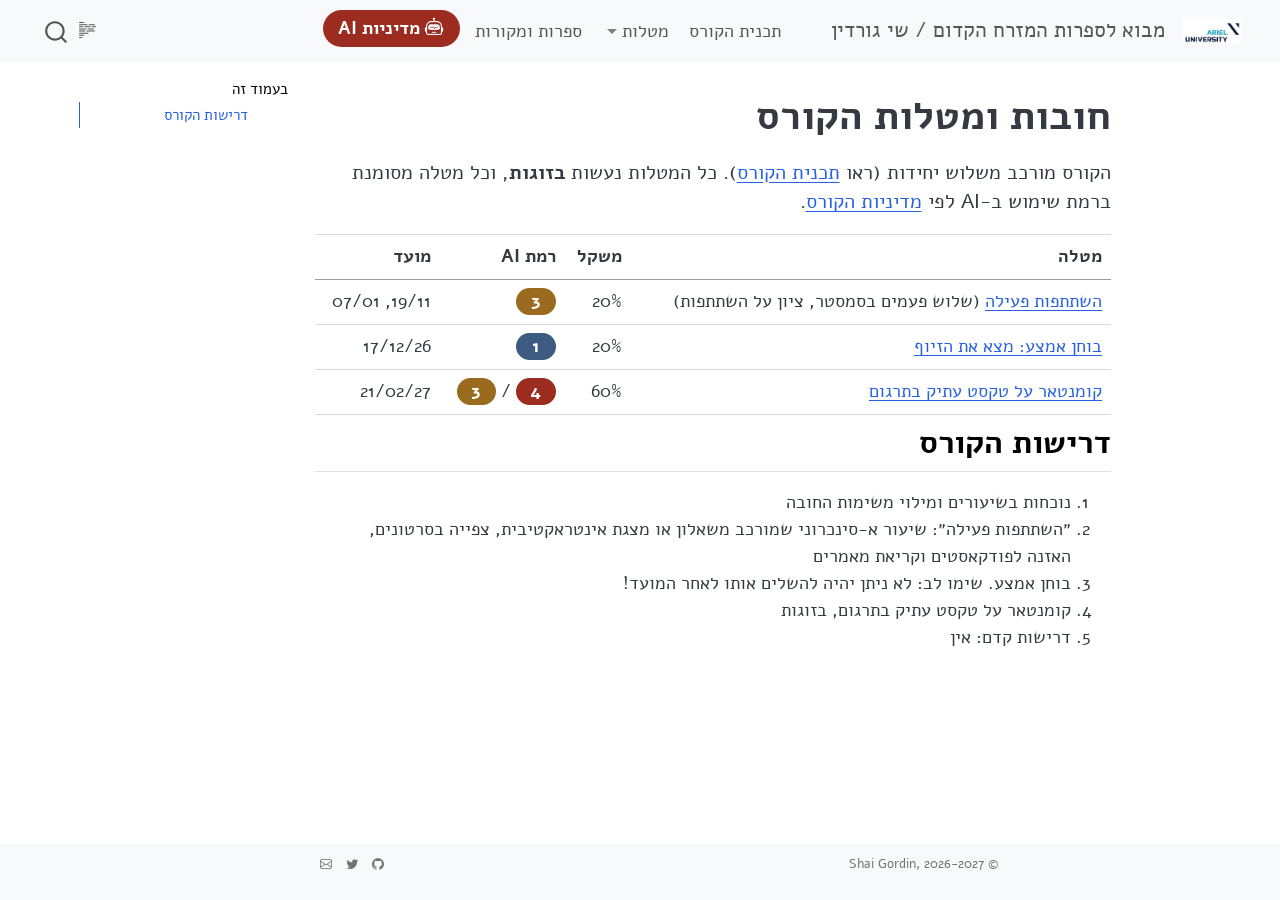
==== docs/assignments/index.html @ 7a7edcaa "Add the 5787 course website with an AI-use policy page Quarto site rendered to docs/: home, schedule" ====
<!DOCTYPE html>
<html xmlns="http://www.w3.org/1999/xhtml" lang="en" xml:lang="en"><head>

<meta charset="utf-8">
<meta name="generator" content="quarto-1.7.34">

<meta name="viewport" content="width=device-width, initial-scale=1.0, user-scalable=yes">


<title>חובות ומטלות הקורס – מבוא לספרות המזרח הקדום / שי גורדין</title>
<style>
code{white-space: pre-wrap;}
span.smallcaps{font-variant: small-caps;}
div.columns{display: flex; gap: min(4vw, 1.5em);}
div.column{flex: auto; overflow-x: auto;}
div.hanging-indent{margin-left: 1.5em; text-indent: -1.5em;}
ul.task-list{list-style: none;}
ul.task-list li input[type="checkbox"] {
  width: 0.8em;
  margin: 0 0.8em 0.2em -1em; /* quarto-specific, see https://github.com/quarto-dev/quarto-cli/issues/4556 */ 
  vertical-align: middle;
}
</style>


<script src="../site_libs/quarto-nav/quarto-nav.js"></script>
<script src="../site_libs/quarto-nav/headroom.min.js"></script>
<script src="../site_libs/clipboard/clipboard.min.js"></script>
<script src="../site_libs/quarto-search/autocomplete.umd.js"></script>
<script src="../site_libs/quarto-search/fuse.min.js"></script>
<script src="../site_libs/quarto-search/quarto-search.js"></script>
<meta name="quarto:offset" content="../">
<link href="../header.svg" rel="icon" type="image/svg+xml">
<script src="../site_libs/quarto-html/quarto.js" type="module"></script>
<script src="../site_libs/quarto-html/tabsets/tabsets.js" type="module"></script>
<script src="../site_libs/quarto-html/popper.min.js"></script>
<script src="../site_libs/quarto-html/tippy.umd.min.js"></script>
<script src="../site_libs/quarto-html/anchor.min.js"></script>
<link href="../site_libs/quarto-html/tippy.css" rel="stylesheet">
<link href="../site_libs/quarto-html/quarto-syntax-highlighting-c8ad9e5dbd60b7b70b38521ab19b7da4.css" rel="stylesheet" id="quarto-text-highlighting-styles">
<script src="../site_libs/bootstrap/bootstrap.min.js"></script>
<link href="../site_libs/bootstrap/bootstrap-icons.css" rel="stylesheet">
<link href="../site_libs/bootstrap/bootstrap-2af889ba3ca165690db3b646b9a460ef.min.css" rel="stylesheet" append-hash="true" id="quarto-bootstrap" data-mode="light">
<script id="quarto-search-options" type="application/json">{
  "location": "navbar",
  "copy-button": false,
  "collapse-after": 3,
  "panel-placement": "end",
  "type": "overlay",
  "limit": 50,
  "keyboard-shortcut": [
    "f",
    "/",
    "s"
  ],
  "show-item-context": false,
  "language": {
    "search-no-results-text": "No results",
    "search-matching-documents-text": "matching documents",
    "search-copy-link-title": "Copy link to search",
    "search-hide-matches-text": "Hide additional matches",
    "search-more-match-text": "more match in this document",
    "search-more-matches-text": "more matches in this document",
    "search-clear-button-title": "Clear",
    "search-text-placeholder": "",
    "search-detached-cancel-button-title": "Cancel",
    "search-submit-button-title": "Submit",
    "search-label": "Search"
  }
}</script>
<link rel="preconnect" href="https://fonts.googleapis.com">
<link rel="preconnect" href="https://fonts.gstatic.com" crossorigin="">
<link href="https://fonts.googleapis.com/css2?family=Alef:wght@400;700&amp;display=swap" rel="stylesheet">


<link rel="stylesheet" href="../styles.css">
<link rel="stylesheet" href="../ai.css">
<meta property="og:title" content="חובות ומטלות הקורס – מבוא לספרות המזרח הקדום / שי גורדין">
<meta property="og:description" content="">
<meta property="og:site_name" content="מבוא לספרות המזרח הקדום / שי גורדין">
</head>

<body class="nav-fixed quarto-light">

<div id="quarto-search-results"></div>
  <header id="quarto-header" class="headroom fixed-top">
    <nav class="navbar navbar-expand-lg " data-bs-theme="dark">
      <div class="navbar-container container-fluid">
      <div class="navbar-brand-container mx-auto">
    <a href="../index.html" class="navbar-brand navbar-brand-logo">
    <img src="../ariel_logo_navbar.png" alt="" class="navbar-logo">
    </a>
    <a class="navbar-brand" href="../index.html">
    <span class="navbar-title">מבוא לספרות המזרח הקדום / שי גורדין</span>
    </a>
  </div>
            <div id="quarto-search" class="" title="Search"></div>
          <button class="navbar-toggler" type="button" data-bs-toggle="collapse" data-bs-target="#navbarCollapse" aria-controls="navbarCollapse" role="menu" aria-expanded="false" aria-label="Toggle navigation" onclick="if (window.quartoToggleHeadroom) { window.quartoToggleHeadroom(); }">
  <span class="navbar-toggler-icon"></span>
</button>
          <div class="collapse navbar-collapse" id="navbarCollapse">
            <ul class="navbar-nav navbar-nav-scroll ms-auto">
  <li class="nav-item">
    <a class="nav-link" href="../about.html"> 
<span class="menu-text">תכנית הקורס</span></a>
  </li>  
  <li class="nav-item dropdown ">
    <a class="nav-link dropdown-toggle" href="#" id="nav-menu-" role="link" data-bs-toggle="dropdown" aria-expanded="false">
 <span class="menu-text">מטלות</span>
    </a>
    <ul class="dropdown-menu dropdown-menu-end" aria-labelledby="nav-menu-">    
        <li>
    <a class="dropdown-item" href="../assignments/index.html">
 <span class="dropdown-text">מרכיבי הציון</span></a>
  </li>  
        <li>
    <a class="dropdown-item" href="../assignments/active-participation.html">
 <span class="dropdown-text">השתתפות פעילה</span></a>
  </li>  
        <li>
    <a class="dropdown-item" href="../assignments/midterm.html">
 <span class="dropdown-text">בוחן אמצע: מצא את הזיוף</span></a>
  </li>  
        <li>
    <a class="dropdown-item" href="../assignments/commentary.html">
 <span class="dropdown-text">קומנטאר על טקסט עתיק</span></a>
  </li>  
    </ul>
  </li>
  <li class="nav-item">
    <a class="nav-link" href="../literature.html"> 
<span class="menu-text">ספרות ומקורות</span></a>
  </li>  
  <li class="nav-item">
    <a class="nav-link" href="../ai-policy.html"> <i class="bi bi-robot" role="img">
</i> 
<span class="menu-text">מדיניות AI</span></a>
  </li>  
</ul>
          </div> <!-- /navcollapse -->
            <div class="quarto-navbar-tools">
  <a href="" class="quarto-reader-toggle quarto-navigation-tool px-1" onclick="window.quartoToggleReader(); return false;" title="Toggle reader mode">
  <div class="quarto-reader-toggle-btn">
  <i class="bi"></i>
  </div>
</a>
</div>
      </div> <!-- /container-fluid -->
    </nav>
</header>
<!-- content -->
<div id="quarto-content" class="quarto-container page-columns page-rows-contents page-layout-article page-navbar">
<!-- sidebar -->
<!-- margin-sidebar -->
    <div id="quarto-margin-sidebar" class="sidebar margin-sidebar">
        <nav id="TOC" role="doc-toc" class="toc-active">
    <h2 id="toc-title">בעמוד זה</h2>
   
  <ul>
  <li><a href="#דרישות-הקורס" id="toc-דרישות-הקורס" class="nav-link active" data-scroll-target="#דרישות-הקורס">דרישות הקורס</a></li>
  </ul>
</nav>
    </div>
<!-- main -->
<main class="content" id="quarto-document-content">

<header id="title-block-header" class="quarto-title-block default">
<div class="quarto-title">
<h1 class="title">חובות ומטלות הקורס</h1>
</div>



<div class="quarto-title-meta">

    
  
    
  </div>
  


</header>


<p>הקורס מורכב משלוש יחידות (ראו <a href="../about.html">תכנית הקורס</a>). כל המטלות נעשות <strong>בזוגות</strong>, וכל מטלה מסומנת ברמת שימוש ב-AI לפי <a href="../ai-policy.html">מדיניות הקורס</a>.</p>
<table class="caption-top table">
<thead>
<tr class="header">
<th>מטלה</th>
<th style="text-align: center;">משקל</th>
<th style="text-align: center;">רמת AI</th>
<th>מועד</th>
</tr>
</thead>
<tbody>
<tr class="odd">
<td><a href="../assignments/active-participation.html">השתתפות פעילה</a> (שלוש פעמים בסמסטר, ציון על השתתפות)</td>
<td style="text-align: center;">20%</td>
<td style="text-align: center;"><span class="lvl lvl-3">3</span></td>
<td>19/11, 07/01</td>
</tr>
<tr class="even">
<td><a href="../assignments/midterm.html">בוחן אמצע: מצא את הזיוף</a></td>
<td style="text-align: center;">20%</td>
<td style="text-align: center;"><span class="lvl lvl-1">1</span></td>
<td>17/12/26</td>
</tr>
<tr class="odd">
<td><a href="../assignments/commentary.html">קומנטאר על טקסט עתיק בתרגום</a></td>
<td style="text-align: center;">60%</td>
<td style="text-align: center;"><span class="lvl lvl-4">4</span> / <span class="lvl lvl-3">3</span></td>
<td>21/02/27</td>
</tr>
</tbody>
</table>
<section id="דרישות-הקורס" class="level2">
<h2 class="anchored" data-anchor-id="דרישות-הקורס">דרישות הקורס</h2>
<ol type="1">
<li>נוכחות בשיעורים ומילוי משימות החובה</li>
<li>״השתתפות פעילה״: שיעור א-סינכרוני שמורכב משאלון או מצגת אינטראקטיבית, צפייה בסרטונים, האזנה לפודקאסטים וקריאת מאמרים</li>
<li>בוחן אמצע. שימו לב: לא ניתן יהיה להשלים אותו לאחר המועד!</li>
<li>קומנטאר על טקסט עתיק בתרגום, בזוגות</li>
<li>דרישות קדם: אין</li>
</ol>


</section>

</main> <!-- /main -->
<script id="quarto-html-after-body" type="application/javascript">
  window.document.addEventListener("DOMContentLoaded", function (event) {
    const icon = "";
    const anchorJS = new window.AnchorJS();
    anchorJS.options = {
      placement: 'right',
      icon: icon
    };
    anchorJS.add('.anchored');
    const isCodeAnnotation = (el) => {
      for (const clz of el.classList) {
        if (clz.startsWith('code-annotation-')) {                     
          return true;
        }
      }
      return false;
    }
    const onCopySuccess = function(e) {
      // button target
      const button = e.trigger;
      // don't keep focus
      button.blur();
      // flash "checked"
      button.classList.add('code-copy-button-checked');
      var currentTitle = button.getAttribute("title");
      button.setAttribute("title", "Copied!");
      let tooltip;
      if (window.bootstrap) {
        button.setAttribute("data-bs-toggle", "tooltip");
        button.setAttribute("data-bs-placement", "left");
        button.setAttribute("data-bs-title", "Copied!");
        tooltip = new bootstrap.Tooltip(button, 
          { trigger: "manual", 
            customClass: "code-copy-button-tooltip",
            offset: [0, -8]});
        tooltip.show();    
      }
      setTimeout(function() {
        if (tooltip) {
          tooltip.hide();
          button.removeAttribute("data-bs-title");
          button.removeAttribute("data-bs-toggle");
          button.removeAttribute("data-bs-placement");
        }
        button.setAttribute("title", currentTitle);
        button.classList.remove('code-copy-button-checked');
      }, 1000);
      // clear code selection
      e.clearSelection();
    }
    const getTextToCopy = function(trigger) {
        const codeEl = trigger.previousElementSibling.cloneNode(true);
        for (const childEl of codeEl.children) {
          if (isCodeAnnotation(childEl)) {
            childEl.remove();
          }
        }
        return codeEl.innerText;
    }
    const clipboard = new window.ClipboardJS('.code-copy-button:not([data-in-quarto-modal])', {
      text: getTextToCopy
    });
    clipboard.on('success', onCopySuccess);
    if (window.document.getElementById('quarto-embedded-source-code-modal')) {
      const clipboardModal = new window.ClipboardJS('.code-copy-button[data-in-quarto-modal]', {
        text: getTextToCopy,
        container: window.document.getElementById('quarto-embedded-source-code-modal')
      });
      clipboardModal.on('success', onCopySuccess);
    }
      var localhostRegex = new RegExp(/^(?:http|https):\/\/localhost\:?[0-9]*\//);
      var mailtoRegex = new RegExp(/^mailto:/);
        var filterRegex = new RegExp('/' + window.location.host + '/');
      var isInternal = (href) => {
          return filterRegex.test(href) || localhostRegex.test(href) || mailtoRegex.test(href);
      }
      // Inspect non-navigation links and adorn them if external
     var links = window.document.querySelectorAll('a[href]:not(.nav-link):not(.navbar-brand):not(.toc-action):not(.sidebar-link):not(.sidebar-item-toggle):not(.pagination-link):not(.no-external):not([aria-hidden]):not(.dropdown-item):not(.quarto-navigation-tool):not(.about-link)');
      for (var i=0; i<links.length; i++) {
        const link = links[i];
        if (!isInternal(link.href)) {
          // undo the damage that might have been done by quarto-nav.js in the case of
          // links that we want to consider external
          if (link.dataset.originalHref !== undefined) {
            link.href = link.dataset.originalHref;
          }
        }
      }
    function tippyHover(el, contentFn, onTriggerFn, onUntriggerFn) {
      const config = {
        allowHTML: true,
        maxWidth: 500,
        delay: 100,
        arrow: false,
        appendTo: function(el) {
            return el.parentElement;
        },
        interactive: true,
        interactiveBorder: 10,
        theme: 'quarto',
        placement: 'bottom-start',
      };
      if (contentFn) {
        config.content = contentFn;
      }
      if (onTriggerFn) {
        config.onTrigger = onTriggerFn;
      }
      if (onUntriggerFn) {
        config.onUntrigger = onUntriggerFn;
      }
      window.tippy(el, config); 
    }
    const noterefs = window.document.querySelectorAll('a[role="doc-noteref"]');
    for (var i=0; i<noterefs.length; i++) {
      const ref = noterefs[i];
      tippyHover(ref, function() {
        // use id or data attribute instead here
        let href = ref.getAttribute('data-footnote-href') || ref.getAttribute('href');
        try { href = new URL(href).hash; } catch {}
        const id = href.replace(/^#\/?/, "");
        const note = window.document.getElementById(id);
        if (note) {
          return note.innerHTML;
        } else {
          return "";
        }
      });
    }
    const xrefs = window.document.querySelectorAll('a.quarto-xref');
    const processXRef = (id, note) => {
      // Strip column container classes
      const stripColumnClz = (el) => {
        el.classList.remove("page-full", "page-columns");
        if (el.children) {
          for (const child of el.children) {
            stripColumnClz(child);
          }
        }
      }
      stripColumnClz(note)
      if (id === null || id.startsWith('sec-')) {
        // Special case sections, only their first couple elements
        const container = document.createElement("div");
        if (note.children && note.children.length > 2) {
          container.appendChild(note.children[0].cloneNode(true));
          for (let i = 1; i < note.children.length; i++) {
            const child = note.children[i];
            if (child.tagName === "P" && child.innerText === "") {
              continue;
            } else {
              container.appendChild(child.cloneNode(true));
              break;
            }
          }
          if (window.Quarto?.typesetMath) {
            window.Quarto.typesetMath(container);
          }
          return container.innerHTML
        } else {
          if (window.Quarto?.typesetMath) {
            window.Quarto.typesetMath(note);
          }
          return note.innerHTML;
        }
      } else {
        // Remove any anchor links if they are present
        const anchorLink = note.querySelector('a.anchorjs-link');
        if (anchorLink) {
          anchorLink.remove();
        }
        if (window.Quarto?.typesetMath) {
          window.Quarto.typesetMath(note);
        }
        if (note.classList.contains("callout")) {
          return note.outerHTML;
        } else {
          return note.innerHTML;
        }
      }
    }
    for (var i=0; i<xrefs.length; i++) {
      const xref = xrefs[i];
      tippyHover(xref, undefined, function(instance) {
        instance.disable();
        let url = xref.getAttribute('href');
        let hash = undefined; 
        if (url.startsWith('#')) {
          hash = url;
        } else {
          try { hash = new URL(url).hash; } catch {}
        }
        if (hash) {
          const id = hash.replace(/^#\/?/, "");
          const note = window.document.getElementById(id);
          if (note !== null) {
            try {
              const html = processXRef(id, note.cloneNode(true));
              instance.setContent(html);
            } finally {
              instance.enable();
              instance.show();
            }
          } else {
            // See if we can fetch this
            fetch(url.split('#')[0])
            .then(res => res.text())
            .then(html => {
              const parser = new DOMParser();
              const htmlDoc = parser.parseFromString(html, "text/html");
              const note = htmlDoc.getElementById(id);
              if (note !== null) {
                const html = processXRef(id, note);
                instance.setContent(html);
              } 
            }).finally(() => {
              instance.enable();
              instance.show();
            });
          }
        } else {
          // See if we can fetch a full url (with no hash to target)
          // This is a special case and we should probably do some content thinning / targeting
          fetch(url)
          .then(res => res.text())
          .then(html => {
            const parser = new DOMParser();
            const htmlDoc = parser.parseFromString(html, "text/html");
            const note = htmlDoc.querySelector('main.content');
            if (note !== null) {
              // This should only happen for chapter cross references
              // (since there is no id in the URL)
              // remove the first header
              if (note.children.length > 0 && note.children[0].tagName === "HEADER") {
                note.children[0].remove();
              }
              const html = processXRef(null, note);
              instance.setContent(html);
            } 
          }).finally(() => {
            instance.enable();
            instance.show();
          });
        }
      }, function(instance) {
      });
    }
        let selectedAnnoteEl;
        const selectorForAnnotation = ( cell, annotation) => {
          let cellAttr = 'data-code-cell="' + cell + '"';
          let lineAttr = 'data-code-annotation="' +  annotation + '"';
          const selector = 'span[' + cellAttr + '][' + lineAttr + ']';
          return selector;
        }
        const selectCodeLines = (annoteEl) => {
          const doc = window.document;
          const targetCell = annoteEl.getAttribute("data-target-cell");
          const targetAnnotation = annoteEl.getAttribute("data-target-annotation");
          const annoteSpan = window.document.querySelector(selectorForAnnotation(targetCell, targetAnnotation));
          const lines = annoteSpan.getAttribute("data-code-lines").split(",");
          const lineIds = lines.map((line) => {
            return targetCell + "-" + line;
          })
          let top = null;
          let height = null;
          let parent = null;
          if (lineIds.length > 0) {
              //compute the position of the single el (top and bottom and make a div)
              const el = window.document.getElementById(lineIds[0]);
              top = el.offsetTop;
              height = el.offsetHeight;
              parent = el.parentElement.parentElement;
            if (lineIds.length > 1) {
              const lastEl = window.document.getElementById(lineIds[lineIds.length - 1]);
              const bottom = lastEl.offsetTop + lastEl.offsetHeight;
              height = bottom - top;
            }
            if (top !== null && height !== null && parent !== null) {
              // cook up a div (if necessary) and position it 
              let div = window.document.getElementById("code-annotation-line-highlight");
              if (div === null) {
                div = window.document.createElement("div");
                div.setAttribute("id", "code-annotation-line-highlight");
                div.style.position = 'absolute';
                parent.appendChild(div);
              }
              div.style.top = top - 2 + "px";
              div.style.height = height + 4 + "px";
              div.style.left = 0;
              let gutterDiv = window.document.getElementById("code-annotation-line-highlight-gutter");
              if (gutterDiv === null) {
                gutterDiv = window.document.createElement("div");
                gutterDiv.setAttribute("id", "code-annotation-line-highlight-gutter");
                gutterDiv.style.position = 'absolute';
                const codeCell = window.document.getElementById(targetCell);
                const gutter = codeCell.querySelector('.code-annotation-gutter');
                gutter.appendChild(gutterDiv);
              }
              gutterDiv.style.top = top - 2 + "px";
              gutterDiv.style.height = height + 4 + "px";
            }
            selectedAnnoteEl = annoteEl;
          }
        };
        const unselectCodeLines = () => {
          const elementsIds = ["code-annotation-line-highlight", "code-annotation-line-highlight-gutter"];
          elementsIds.forEach((elId) => {
            const div = window.document.getElementById(elId);
            if (div) {
              div.remove();
            }
          });
          selectedAnnoteEl = undefined;
        };
          // Handle positioning of the toggle
      window.addEventListener(
        "resize",
        throttle(() => {
          elRect = undefined;
          if (selectedAnnoteEl) {
            selectCodeLines(selectedAnnoteEl);
          }
        }, 10)
      );
      function throttle(fn, ms) {
      let throttle = false;
      let timer;
        return (...args) => {
          if(!throttle) { // first call gets through
              fn.apply(this, args);
              throttle = true;
          } else { // all the others get throttled
              if(timer) clearTimeout(timer); // cancel #2
              timer = setTimeout(() => {
                fn.apply(this, args);
                timer = throttle = false;
              }, ms);
          }
        };
      }
        // Attach click handler to the DT
        const annoteDls = window.document.querySelectorAll('dt[data-target-cell]');
        for (const annoteDlNode of annoteDls) {
          annoteDlNode.addEventListener('click', (event) => {
            const clickedEl = event.target;
            if (clickedEl !== selectedAnnoteEl) {
              unselectCodeLines();
              const activeEl = window.document.querySelector('dt[data-target-cell].code-annotation-active');
              if (activeEl) {
                activeEl.classList.remove('code-annotation-active');
              }
              selectCodeLines(clickedEl);
              clickedEl.classList.add('code-annotation-active');
            } else {
              // Unselect the line
              unselectCodeLines();
              clickedEl.classList.remove('code-annotation-active');
            }
          });
        }
    const findCites = (el) => {
      const parentEl = el.parentElement;
      if (parentEl) {
        const cites = parentEl.dataset.cites;
        if (cites) {
          return {
            el,
            cites: cites.split(' ')
          };
        } else {
          return findCites(el.parentElement)
        }
      } else {
        return undefined;
      }
    };
    var bibliorefs = window.document.querySelectorAll('a[role="doc-biblioref"]');
    for (var i=0; i<bibliorefs.length; i++) {
      const ref = bibliorefs[i];
      const citeInfo = findCites(ref);
      if (citeInfo) {
        tippyHover(citeInfo.el, function() {
          var popup = window.document.createElement('div');
          citeInfo.cites.forEach(function(cite) {
            var citeDiv = window.document.createElement('div');
            citeDiv.classList.add('hanging-indent');
            citeDiv.classList.add('csl-entry');
            var biblioDiv = window.document.getElementById('ref-' + cite);
            if (biblioDiv) {
              citeDiv.innerHTML = biblioDiv.innerHTML;
            }
            popup.appendChild(citeDiv);
          });
          return popup.innerHTML;
        });
      }
    }
  });
  </script>
</div> <!-- /content -->
<footer class="footer">
  <div class="nav-footer">
    <div class="nav-footer-left">
<p>© Shai Gordin, 2026-2027</p>
</div>   
    <div class="nav-footer-center">
      &nbsp;
    </div>
    <div class="nav-footer-right">
      <ul class="footer-items list-unstyled">
    <li class="nav-item compact">
    <a class="nav-link" href="https://github.com/shaigordin">
      <i class="bi bi-github" role="img" aria-label="Shai Gordin GitHub">
</i> 
    </a>
  </li>  
    <li class="nav-item compact">
    <a class="nav-link" href="https://twitter.com/shgordin">
      <i class="bi bi-twitter" role="img" aria-label="Shai Gordin Twitter">
</i> 
    </a>
  </li>  
    <li class="nav-item compact">
    <a class="nav-link" href="mailto:shaigo@ariel.ac.il">
      <i class="bi bi-envelope" role="img">
</i> 
    </a>
  </li>  
</ul>
    </div>
  </div>
</footer>




</body></html>
---- docs/site_libs/quarto-html/tippy.css ----
.tippy-box[data-animation=fade][data-state=hidden]{opacity:0}[data-tippy-root]{max-width:calc(100vw - 10px)}.tippy-box{position:relative;background-color:#333;color:#fff;border-radius:4px;font-size:14px;line-height:1.4;white-space:normal;outline:0;transition-property:transform,visibility,opacity}.tippy-box[data-placement^=top]>.tippy-arrow{bottom:0}.tippy-box[data-placement^=top]>.tippy-arrow:before{bottom:-7px;left:0;border-width:8px 8px 0;border-top-color:initial;transform-origin:center top}.tippy-box[data-placement^=bottom]>.tippy-arrow{top:0}.tippy-box[data-placement^=bottom]>.tippy-arrow:before{top:-7px;left:0;border-width:0 8px 8px;border-bottom-color:initial;transform-origin:center bottom}.tippy-box[data-placement^=left]>.tippy-arrow{right:0}.tippy-box[data-placement^=left]>.tippy-arrow:before{border-width:8px 0 8px 8px;border-left-color:initial;right:-7px;transform-origin:center left}.tippy-box[data-placement^=right]>.tippy-arrow{left:0}.tippy-box[data-placement^=right]>.tippy-arrow:before{left:-7px;border-width:8px 8px 8px 0;border-right-color:initial;transform-origin:center right}.tippy-box[data-inertia][data-state=visible]{transition-timing-function:cubic-bezier(.54,1.5,.38,1.11)}.tippy-arrow{width:16px;height:16px;color:#333}.tippy-arrow:before{content:"";position:absolute;border-color:transparent;border-style:solid}.tippy-content{position:relative;padding:5px 9px;z-index:1}
---- docs/site_libs/quarto-html/quarto-syntax-highlighting-c8ad9e5dbd60b7b70b38521ab19b7da4.css ----
/* quarto syntax highlight colors */
:root {
  --quarto-hl-ot-color: #003B4F;
  --quarto-hl-at-color: #657422;
  --quarto-hl-ss-color: #20794D;
  --quarto-hl-an-color: #5E5E5E;
  --quarto-hl-fu-color: #4758AB;
  --quarto-hl-st-color: #20794D;
  --quarto-hl-cf-color: #003B4F;
  --quarto-hl-op-color: #5E5E5E;
  --quarto-hl-er-color: #AD0000;
  --quarto-hl-bn-color: #AD0000;
  --quarto-hl-al-color: #AD0000;
  --quarto-hl-va-color: #111111;
  --quarto-hl-bu-color: inherit;
  --quarto-hl-ex-color: inherit;
  --quarto-hl-pp-color: #AD0000;
  --quarto-hl-in-color: #5E5E5E;
  --quarto-hl-vs-color: #20794D;
  --quarto-hl-wa-color: #5E5E5E;
  --quarto-hl-do-color: #5E5E5E;
  --quarto-hl-im-color: #00769E;
  --quarto-hl-ch-color: #20794D;
  --quarto-hl-dt-color: #AD0000;
  --quarto-hl-fl-color: #AD0000;
  --quarto-hl-co-color: #5E5E5E;
  --quarto-hl-cv-color: #5E5E5E;
  --quarto-hl-cn-color: #8f5902;
  --quarto-hl-sc-color: #5E5E5E;
  --quarto-hl-dv-color: #AD0000;
  --quarto-hl-kw-color: #003B4F;
}

/* other quarto variables */
:root {
  --quarto-font-monospace: SFMono-Regular, Menlo, Monaco, Consolas, "Liberation Mono", "Courier New", monospace;
}

/* syntax highlight based on Pandoc's rules */
pre > code.sourceCode > span {
  color: #003B4F;
}

code.sourceCode > span {
  color: #003B4F;
}

div.sourceCode,
div.sourceCode pre.sourceCode {
  color: #003B4F;
}

/* Normal */
code span {
  color: #003B4F;
}

/* Alert */
code span.al {
  color: #AD0000;
  font-style: inherit;
}

/* Annotation */
code span.an {
  color: #5E5E5E;
  font-style: inherit;
}

/* Attribute */
code span.at {
  color: #657422;
  font-style: inherit;
}

/* BaseN */
code span.bn {
  color: #AD0000;
  font-style: inherit;
}

/* BuiltIn */
code span.bu {
  font-style: inherit;
}

/* ControlFlow */
code span.cf {
  color: #003B4F;
  font-weight: bold;
  font-style: inherit;
}

/* Char */
code span.ch {
  color: #20794D;
  font-style: inherit;
}

/* Constant */
code span.cn {
  color: #8f5902;
  font-style: inherit;
}

/* Comment */
code span.co {
  color: #5E5E5E;
  font-style: inherit;
}

/* CommentVar */
code span.cv {
  color: #5E5E5E;
  font-style: italic;
}

/* Documentation */
code span.do {
  color: #5E5E5E;
  font-style: italic;
}

/* DataType */
code span.dt {
  color: #AD0000;
  font-style: inherit;
}

/* DecVal */
code span.dv {
  color: #AD0000;
  font-style: inherit;
}

/* Error */
code span.er {
  color: #AD0000;
  font-style: inherit;
}

/* Extension */
code span.ex {
  font-style: inherit;
}

/* Float */
code span.fl {
  color: #AD0000;
  font-style: inherit;
}

/* Function */
code span.fu {
  color: #4758AB;
  font-style: inherit;
}

/* Import */
code span.im {
  color: #00769E;
  font-style: inherit;
}

/* Information */
code span.in {
  color: #5E5E5E;
  font-style: inherit;
}

/* Keyword */
code span.kw {
  color: #003B4F;
  font-weight: bold;
  font-style: inherit;
}

/* Operator */
code span.op {
  color: #5E5E5E;
  font-style: inherit;
}

/* Other */
code span.ot {
  color: #003B4F;
  font-style: inherit;
}

/* Preprocessor */
code span.pp {
  color: #AD0000;
  font-style: inherit;
}

/* SpecialChar */
code span.sc {
  color: #5E5E5E;
  font-style: inherit;
}

/* SpecialString */
code span.ss {
  color: #20794D;
  font-style: inherit;
}

/* String */
code span.st {
  color: #20794D;
  font-style: inherit;
}

/* Variable */
code span.va {
  color: #111111;
  font-style: inherit;
}

/* VerbatimString */
code span.vs {
  color: #20794D;
  font-style: inherit;
}

/* Warning */
code span.wa {
  color: #5E5E5E;
  font-style: italic;
}

.prevent-inlining {
  content: "</";
}

/*# sourceMappingURL=405ffa06017179012420079c49e771b5.css.map */
---- docs/styles.css ----
/* css styles */

/* RTL table fixes — override Quarto's forced text-align: left on th/td */
table {
  direction: rtl;
}
table th,
table td {
  text-align: right !important;
}

/* Bibliography — each entry auto-detects direction from its first strong character:
   Latin author names → LTR/left; Hebrew author names → RTL/right */
.csl-bib-body,
.csl-entry {
  unicode-bidi: plaintext;
  text-align: start;
}

body {
  direction: rtl;
  text-align: right;
  font-family: 'Alef', sans-serif;
  font-size: 18px;
  /*font-family: 'Press Start 2P', cursive;
  background-image: url('images/home_page.png');
  background-size: cover;
  background-repeat: no-repeat;
  background-position: center;
  background-color: rgba(0, 0, 0, 0.7);
  background-color: black;
  color: #00FF00; */
}

Headings 
h1, h2, h3, h4, h5, h6 {
  color: black;
}

/* Headings and other elements */
h1 {
  font-size: 2.2em; /* Larger for main headings */
}

h2 {
  font-size: 1.8em; /* Medium for sub-headings */
}

h3 {
  font-size: 1.5em; /* Slightly smaller */
}

p {
  font-size: 1.1em; /* Slightly larger for regular paragraph text */
}

header .quarto-logo img {
    width: 350px; /* Adjust this width to your preferred size */
    height: auto; /* Maintains aspect ratio */
}

footer {
  font-size: 0.8em; /* Smaller font size for footer */
}

@media (max-width: 768px) {
  body {
    font-size: 14px;  /* Smaller font size for mobile screens */
  }

  h1 {
    font-size: 1.8em;  /* Adjust heading size on smaller screens */
  }

  h2 {
    font-size: 1.5em;
  }
}

/*.homepage body {
  background-image: url('images/home_page.png') !important;
  background-size: cover !important;
  background-repeat: no-repeat !important;
  background-position: center !important;
  background-color: rgba(0, 0, 0, 0.7) !important; /* Semi-transparent background color */
}

/* Links 
a {
  color: #FF00FF;
}

/* Fallback for browsers that support target-new */
/*a:not([href^="#"]) {
  target-new: tab;      
}

/* Optional: Add an external link icon or indicator */
/*a:not([href^="#"])::after {
  content: ' ↗'; 
}

/* Sidebar 
.sidebar {
  background-color: #111;
  border: 4px solid #FF00FF;
  padding: 10px;
  color: #00FF00;
  box-shadow: 0 0 10px #00FFFF;
}

/* Content
.content {
  border: 4px solid #FF00FF;
  padding: 10px;
  box-shadow: 0 0 10px #00FFFF;
}

/* Buttons
button, .btn {
  background-color: #FF4500;
  color: #FFFFFF;
  border: 2px solid #00FFFF;
  padding: 10px 20px;
  text-transform: uppercase;
  font-family: 'Press Start 2P', cursive;
}

button:hover, .btn:hover {
  background-color: #00FF00;
  border-color: #FF00FF;
}

/* Blinking Text
.blinking-text {
  color: #FFFF00;
  animation: blink 1s step-end infinite;
}

@keyframes blink {
  50% {
    opacity: 0;
  }
}

/* Images
img {
  image-rendering: pixelated;
  border: 2px solid #FF00FF;
}
---- docs/ai.css ----
/* ===== AI policy: make it impossible to miss ===== */
.navbar .nav-link[href$="ai-policy.html"] {
  background: #9b2c1f;
  color: #fff !important;
  border-radius: 999px;
  padding: .3rem .9rem !important;
  font-weight: 700;
  margin-inline: .3rem;
}
.navbar .nav-link[href$="ai-policy.html"]:hover { background: #7a2218; }

.aias-table td:first-child, .aias-table th:first-child { white-space: nowrap; font-weight: 700; }
.lvl { display: inline-block; min-width: 2.2em; text-align: center; border-radius: 999px;
       padding: 0 .5em; font-weight: 700; color: #fff; }
.lvl-1 { background: #3d5a80; } .lvl-2 { background: #4f7c5a; } .lvl-3 { background: #9a6b1f; }
.lvl-4 { background: #9b2c1f; } .lvl-5 { background: #5b3a7a; }
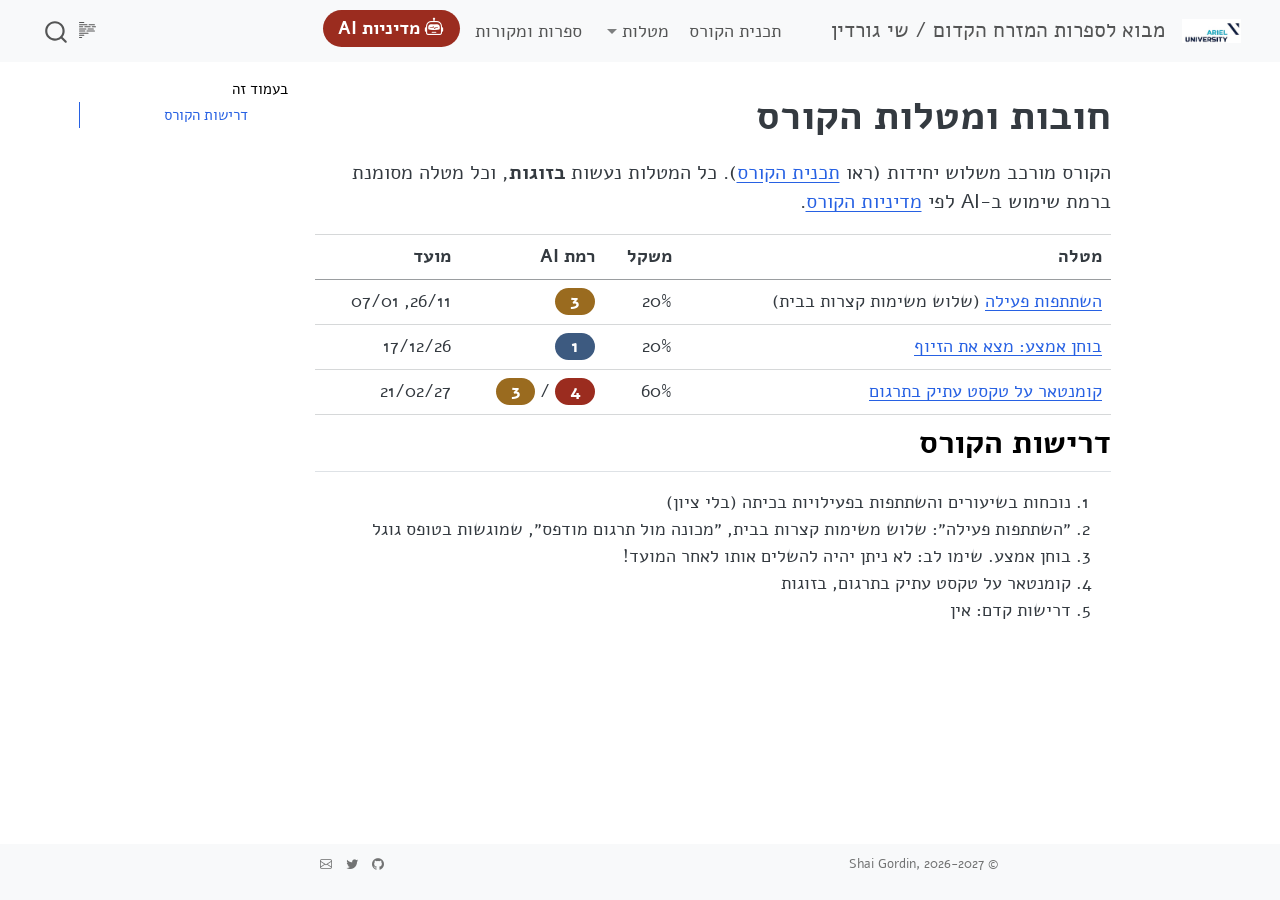
==== commit 3c2923a0: "יישור התכנית והמטלות: השתתפות פעילה כמשימות בטופס גוגל, פעילות 3 אחרי 31/12, פעילויות ב-05/11 וב-26/" ====
--- a/docs/assignments/index.html
+++ b/docs/assignments/index.html
@@ -2,7 +2,7 @@
 <html xmlns="http://www.w3.org/1999/xhtml" lang="en" xml:lang="en"><head>
 
 <meta charset="utf-8">
-<meta name="generator" content="quarto-1.7.34">
+<meta name="generator" content="quarto-1.7.32">
 
 <meta name="viewport" content="width=device-width, initial-scale=1.0, user-scalable=yes">
 
@@ -30,14 +30,14 @@
 <script src="../site_libs/quarto-search/fuse.min.js"></script>
 <script src="../site_libs/quarto-search/quarto-search.js"></script>
 <meta name="quarto:offset" content="../">
-<link href="../header.svg" rel="icon" type="image/svg+xml">
+<link href="../ariel_logo_navbar.png" rel="icon" type="image/png">
 <script src="../site_libs/quarto-html/quarto.js" type="module"></script>
 <script src="../site_libs/quarto-html/tabsets/tabsets.js" type="module"></script>
 <script src="../site_libs/quarto-html/popper.min.js"></script>
 <script src="../site_libs/quarto-html/tippy.umd.min.js"></script>
 <script src="../site_libs/quarto-html/anchor.min.js"></script>
 <link href="../site_libs/quarto-html/tippy.css" rel="stylesheet">
-<link href="../site_libs/quarto-html/quarto-syntax-highlighting-c8ad9e5dbd60b7b70b38521ab19b7da4.css" rel="stylesheet" id="quarto-text-highlighting-styles">
+<link href="../site_libs/quarto-html/quarto-syntax-highlighting-37eea08aefeeee20ff55810ff984fec1.css" rel="stylesheet" id="quarto-text-highlighting-styles">
 <script src="../site_libs/bootstrap/bootstrap.min.js"></script>
 <link href="../site_libs/bootstrap/bootstrap-icons.css" rel="stylesheet">
 <link href="../site_libs/bootstrap/bootstrap-2af889ba3ca165690db3b646b9a460ef.min.css" rel="stylesheet" append-hash="true" id="quarto-bootstrap" data-mode="light">
@@ -195,10 +195,10 @@
 </thead>
 <tbody>
 <tr class="odd">
-<td><a href="../assignments/active-participation.html">השתתפות פעילה</a> (שלוש פעמים בסמסטר, ציון על השתתפות)</td>
+<td><a href="../assignments/active-participation.html">השתתפות פעילה</a> (שלוש משימות קצרות בבית)</td>
 <td style="text-align: center;">20%</td>
 <td style="text-align: center;"><span class="lvl lvl-3">3</span></td>
-<td>19/11, 07/01</td>
+<td>26/11, 07/01</td>
 </tr>
 <tr class="even">
 <td><a href="../assignments/midterm.html">בוחן אמצע: מצא את הזיוף</a></td>
@@ -217,8 +217,8 @@
 <section id="דרישות-הקורס" class="level2">
 <h2 class="anchored" data-anchor-id="דרישות-הקורס">דרישות הקורס</h2>
 <ol type="1">
-<li>נוכחות בשיעורים ומילוי משימות החובה</li>
-<li>״השתתפות פעילה״: שיעור א-סינכרוני שמורכב משאלון או מצגת אינטראקטיבית, צפייה בסרטונים, האזנה לפודקאסטים וקריאת מאמרים</li>
+<li>נוכחות בשיעורים והשתתפות בפעילויות בכיתה (בלי ציון)</li>
+<li>״השתתפות פעילה״: שלוש משימות קצרות בבית, ״מכונה מול תרגום מודפס״, שמוגשות בטופס גוגל</li>
 <li>בוחן אמצע. שימו לב: לא ניתן יהיה להשלים אותו לאחר המועד!</li>
 <li>קומנטאר על טקסט עתיק בתרגום, בזוגות</li>
 <li>דרישות קדם: אין</li>
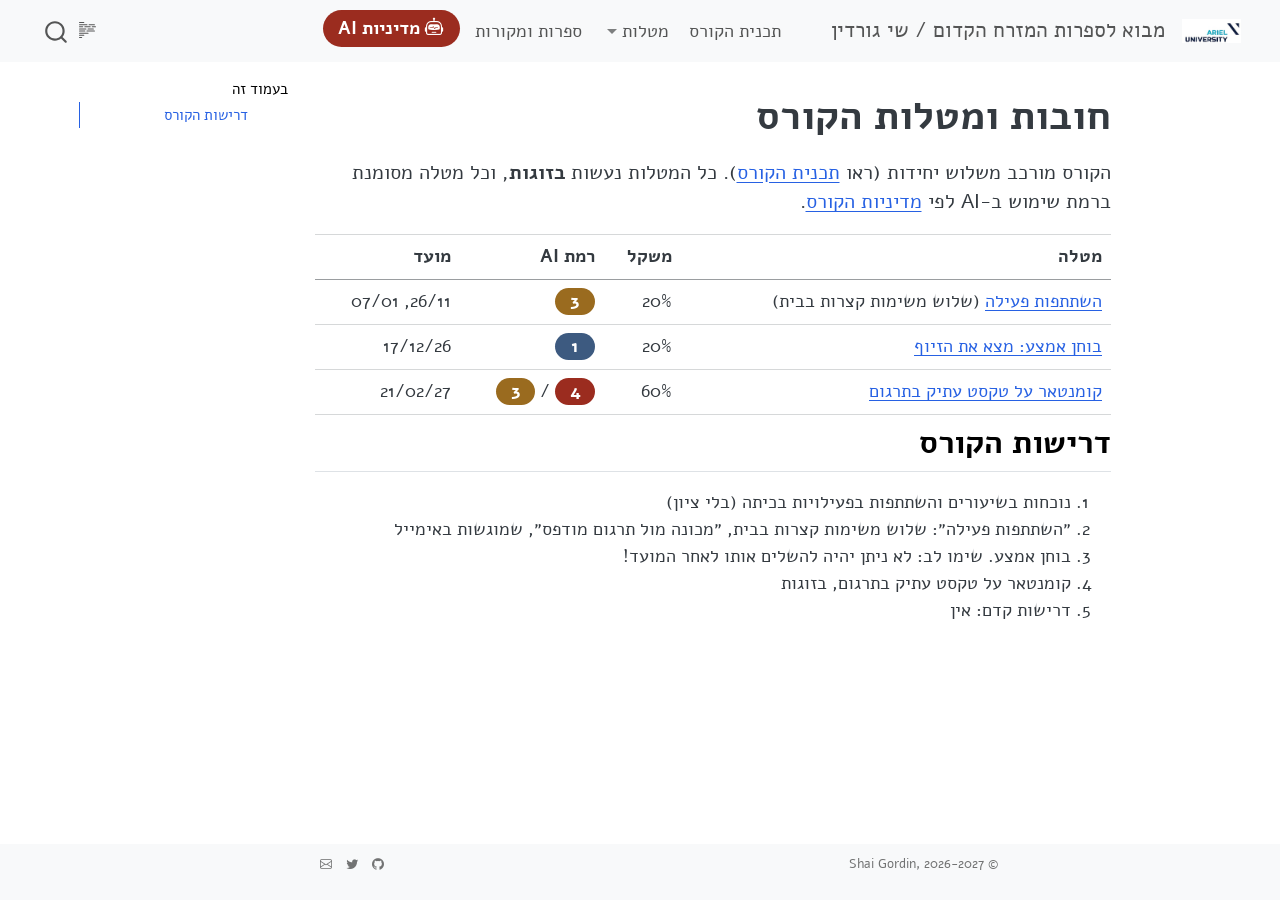
==== commit 03f09595: "השתתפות פעילה: הגשה באימייל במקום טופס גוגל Co-Authored-By: Claude Opus 5.5 <noreply@anthropic.com> " ====
--- a/docs/assignments/index.html
+++ b/docs/assignments/index.html
@@ -2,7 +2,7 @@
 <html xmlns="http://www.w3.org/1999/xhtml" lang="en" xml:lang="en"><head>
 
 <meta charset="utf-8">
-<meta name="generator" content="quarto-1.7.32">
+<meta name="generator" content="quarto-1.7.34">
 
 <meta name="viewport" content="width=device-width, initial-scale=1.0, user-scalable=yes">
 
@@ -37,7 +37,7 @@
 <script src="../site_libs/quarto-html/tippy.umd.min.js"></script>
 <script src="../site_libs/quarto-html/anchor.min.js"></script>
 <link href="../site_libs/quarto-html/tippy.css" rel="stylesheet">
-<link href="../site_libs/quarto-html/quarto-syntax-highlighting-37eea08aefeeee20ff55810ff984fec1.css" rel="stylesheet" id="quarto-text-highlighting-styles">
+<link href="../site_libs/quarto-html/quarto-syntax-highlighting-c8ad9e5dbd60b7b70b38521ab19b7da4.css" rel="stylesheet" id="quarto-text-highlighting-styles">
 <script src="../site_libs/bootstrap/bootstrap.min.js"></script>
 <link href="../site_libs/bootstrap/bootstrap-icons.css" rel="stylesheet">
 <link href="../site_libs/bootstrap/bootstrap-2af889ba3ca165690db3b646b9a460ef.min.css" rel="stylesheet" append-hash="true" id="quarto-bootstrap" data-mode="light">
@@ -218,7 +218,7 @@
 <h2 class="anchored" data-anchor-id="דרישות-הקורס">דרישות הקורס</h2>
 <ol type="1">
 <li>נוכחות בשיעורים והשתתפות בפעילויות בכיתה (בלי ציון)</li>
-<li>״השתתפות פעילה״: שלוש משימות קצרות בבית, ״מכונה מול תרגום מודפס״, שמוגשות בטופס גוגל</li>
+<li>״השתתפות פעילה״: שלוש משימות קצרות בבית, ״מכונה מול תרגום מודפס״, שמוגשות באימייל</li>
 <li>בוחן אמצע. שימו לב: לא ניתן יהיה להשלים אותו לאחר המועד!</li>
 <li>קומנטאר על טקסט עתיק בתרגום, בזוגות</li>
 <li>דרישות קדם: אין</li>
--- a/docs/site_libs/quarto-html/quarto-syntax-highlighting-c8ad9e5dbd60b7b70b38521ab19b7da4.css
+++ b/docs/site_libs/quarto-html/quarto-syntax-highlighting-c8ad9e5dbd60b7b70b38521ab19b7da4.css
@@ -0,0 +1,236 @@
+/* quarto syntax highlight colors */
+:root {
+  --quarto-hl-ot-color: #003B4F;
+  --quarto-hl-at-color: #657422;
+  --quarto-hl-ss-color: #20794D;
+  --quarto-hl-an-color: #5E5E5E;
+  --quarto-hl-fu-color: #4758AB;
+  --quarto-hl-st-color: #20794D;
+  --quarto-hl-cf-color: #003B4F;
+  --quarto-hl-op-color: #5E5E5E;
+  --quarto-hl-er-color: #AD0000;
+  --quarto-hl-bn-color: #AD0000;
+  --quarto-hl-al-color: #AD0000;
+  --quarto-hl-va-color: #111111;
+  --quarto-hl-bu-color: inherit;
+  --quarto-hl-ex-color: inherit;
+  --quarto-hl-pp-color: #AD0000;
+  --quarto-hl-in-color: #5E5E5E;
+  --quarto-hl-vs-color: #20794D;
+  --quarto-hl-wa-color: #5E5E5E;
+  --quarto-hl-do-color: #5E5E5E;
+  --quarto-hl-im-color: #00769E;
+  --quarto-hl-ch-color: #20794D;
+  --quarto-hl-dt-color: #AD0000;
+  --quarto-hl-fl-color: #AD0000;
+  --quarto-hl-co-color: #5E5E5E;
+  --quarto-hl-cv-color: #5E5E5E;
+  --quarto-hl-cn-color: #8f5902;
+  --quarto-hl-sc-color: #5E5E5E;
+  --quarto-hl-dv-color: #AD0000;
+  --quarto-hl-kw-color: #003B4F;
+}
+
+/* other quarto variables */
+:root {
+  --quarto-font-monospace: SFMono-Regular, Menlo, Monaco, Consolas, "Liberation Mono", "Courier New", monospace;
+}
+
+/* syntax highlight based on Pandoc's rules */
+pre > code.sourceCode > span {
+  color: #003B4F;
+}
+
+code.sourceCode > span {
+  color: #003B4F;
+}
+
+div.sourceCode,
+div.sourceCode pre.sourceCode {
+  color: #003B4F;
+}
+
+/* Normal */
+code span {
+  color: #003B4F;
+}
+
+/* Alert */
+code span.al {
+  color: #AD0000;
+  font-style: inherit;
+}
+
+/* Annotation */
+code span.an {
+  color: #5E5E5E;
+  font-style: inherit;
+}
+
+/* Attribute */
+code span.at {
+  color: #657422;
+  font-style: inherit;
+}
+
+/* BaseN */
+code span.bn {
+  color: #AD0000;
+  font-style: inherit;
+}
+
+/* BuiltIn */
+code span.bu {
+  font-style: inherit;
+}
+
+/* ControlFlow */
+code span.cf {
+  color: #003B4F;
+  font-weight: bold;
+  font-style: inherit;
+}
+
+/* Char */
+code span.ch {
+  color: #20794D;
+  font-style: inherit;
+}
+
+/* Constant */
+code span.cn {
+  color: #8f5902;
+  font-style: inherit;
+}
+
+/* Comment */
+code span.co {
+  color: #5E5E5E;
+  font-style: inherit;
+}
+
+/* CommentVar */
+code span.cv {
+  color: #5E5E5E;
+  font-style: italic;
+}
+
+/* Documentation */
+code span.do {
+  color: #5E5E5E;
+  font-style: italic;
+}
+
+/* DataType */
+code span.dt {
+  color: #AD0000;
+  font-style: inherit;
+}
+
+/* DecVal */
+code span.dv {
+  color: #AD0000;
+  font-style: inherit;
+}
+
+/* Error */
+code span.er {
+  color: #AD0000;
+  font-style: inherit;
+}
+
+/* Extension */
+code span.ex {
+  font-style: inherit;
+}
+
+/* Float */
+code span.fl {
+  color: #AD0000;
+  font-style: inherit;
+}
+
+/* Function */
+code span.fu {
+  color: #4758AB;
+  font-style: inherit;
+}
+
+/* Import */
+code span.im {
+  color: #00769E;
+  font-style: inherit;
+}
+
+/* Information */
+code span.in {
+  color: #5E5E5E;
+  font-style: inherit;
+}
+
+/* Keyword */
+code span.kw {
+  color: #003B4F;
+  font-weight: bold;
+  font-style: inherit;
+}
+
+/* Operator */
+code span.op {
+  color: #5E5E5E;
+  font-style: inherit;
+}
+
+/* Other */
+code span.ot {
+  color: #003B4F;
+  font-style: inherit;
+}
+
+/* Preprocessor */
+code span.pp {
+  color: #AD0000;
+  font-style: inherit;
+}
+
+/* SpecialChar */
+code span.sc {
+  color: #5E5E5E;
+  font-style: inherit;
+}
+
+/* SpecialString */
+code span.ss {
+  color: #20794D;
+  font-style: inherit;
+}
+
+/* String */
+code span.st {
+  color: #20794D;
+  font-style: inherit;
+}
+
+/* Variable */
+code span.va {
+  color: #111111;
+  font-style: inherit;
+}
+
+/* VerbatimString */
+code span.vs {
+  color: #20794D;
+  font-style: inherit;
+}
+
+/* Warning */
+code span.wa {
+  color: #5E5E5E;
+  font-style: italic;
+}
+
+.prevent-inlining {
+  content: "</";
+}
+
+/*# sourceMappingURL=405ffa06017179012420079c49e771b5.css.map */
--- a/docs/styles.css
+++ b/docs/styles.css
@@ -150,3 +150,21 @@
 }
 
 
+
+/* Schedule tables: scroll sideways on narrow screens instead of breaking words;
+   each link in the slides column is its own button, the lesson summary in a different colour */
+.schedule-wrap { overflow-x: auto; -webkit-overflow-scrolling: touch; margin-bottom: 1.5rem; }
+.schedule-wrap table.schedule { margin-bottom: 0; }
+@media (max-width: 900px) { .schedule-wrap table.schedule { min-width: 760px; } }
+table.schedule td, table.schedule th { word-break: keep-all; overflow-wrap: normal; hyphens: none; vertical-align: top; }
+table.schedule td:first-child { white-space: nowrap; }
+table.schedule td:nth-child(3) { min-width: 11rem; }
+table.schedule td:nth-child(3) a {
+  display: block; margin: 0 0 .4rem; padding: .3rem .6rem; line-height: 1.3;
+  border: 1px solid #cdbf9f; border-radius: .4rem; background: #f8f4ea;
+  color: #22303a; text-decoration: none; font-weight: 600;
+}
+table.schedule td:nth-child(3) a::before { content: "\1F4D1\00A0"; }
+table.schedule td:nth-child(3) a.lesson-summary { background: #eaf2f7; border-color: #9cb8ca; font-weight: 400; }
+table.schedule td:nth-child(3) a.lesson-summary::before { content: "\1F4DD\00A0"; }
+table.schedule td:nth-child(3) a:hover { filter: brightness(.95); }
